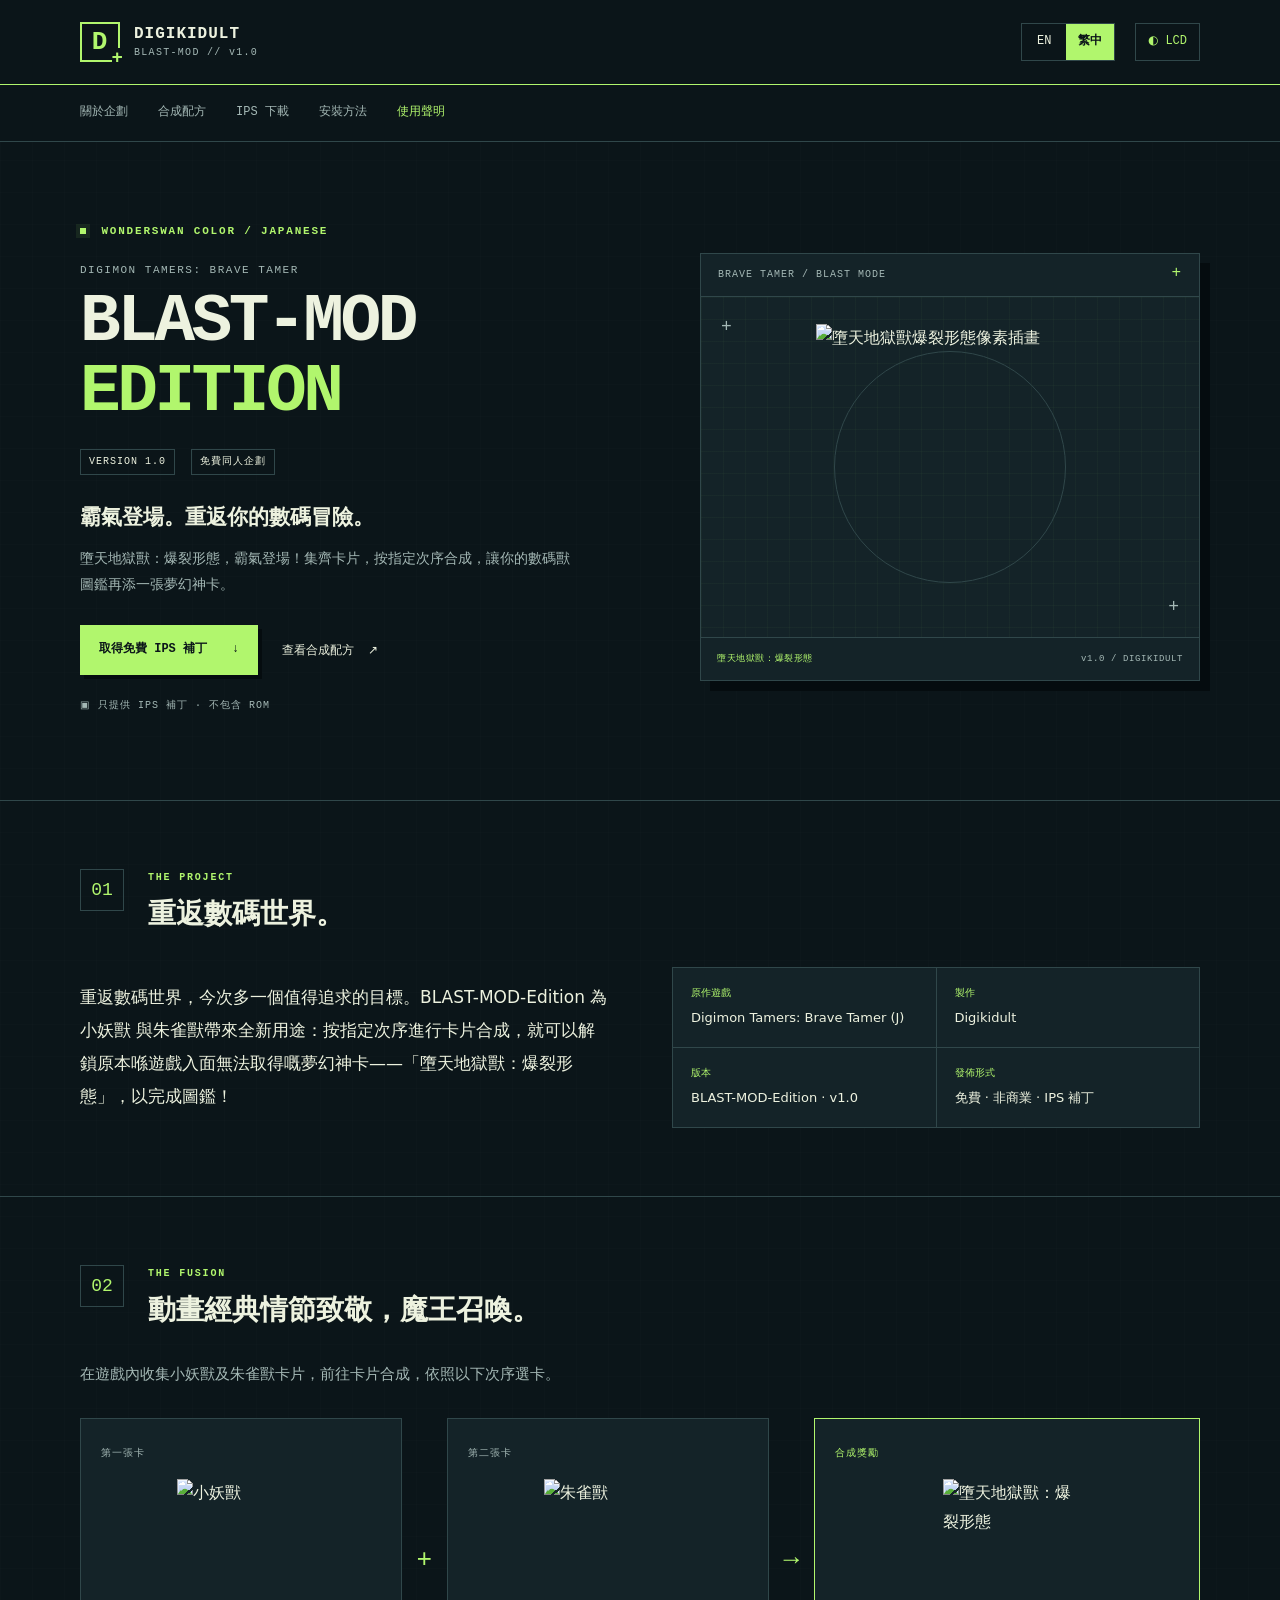
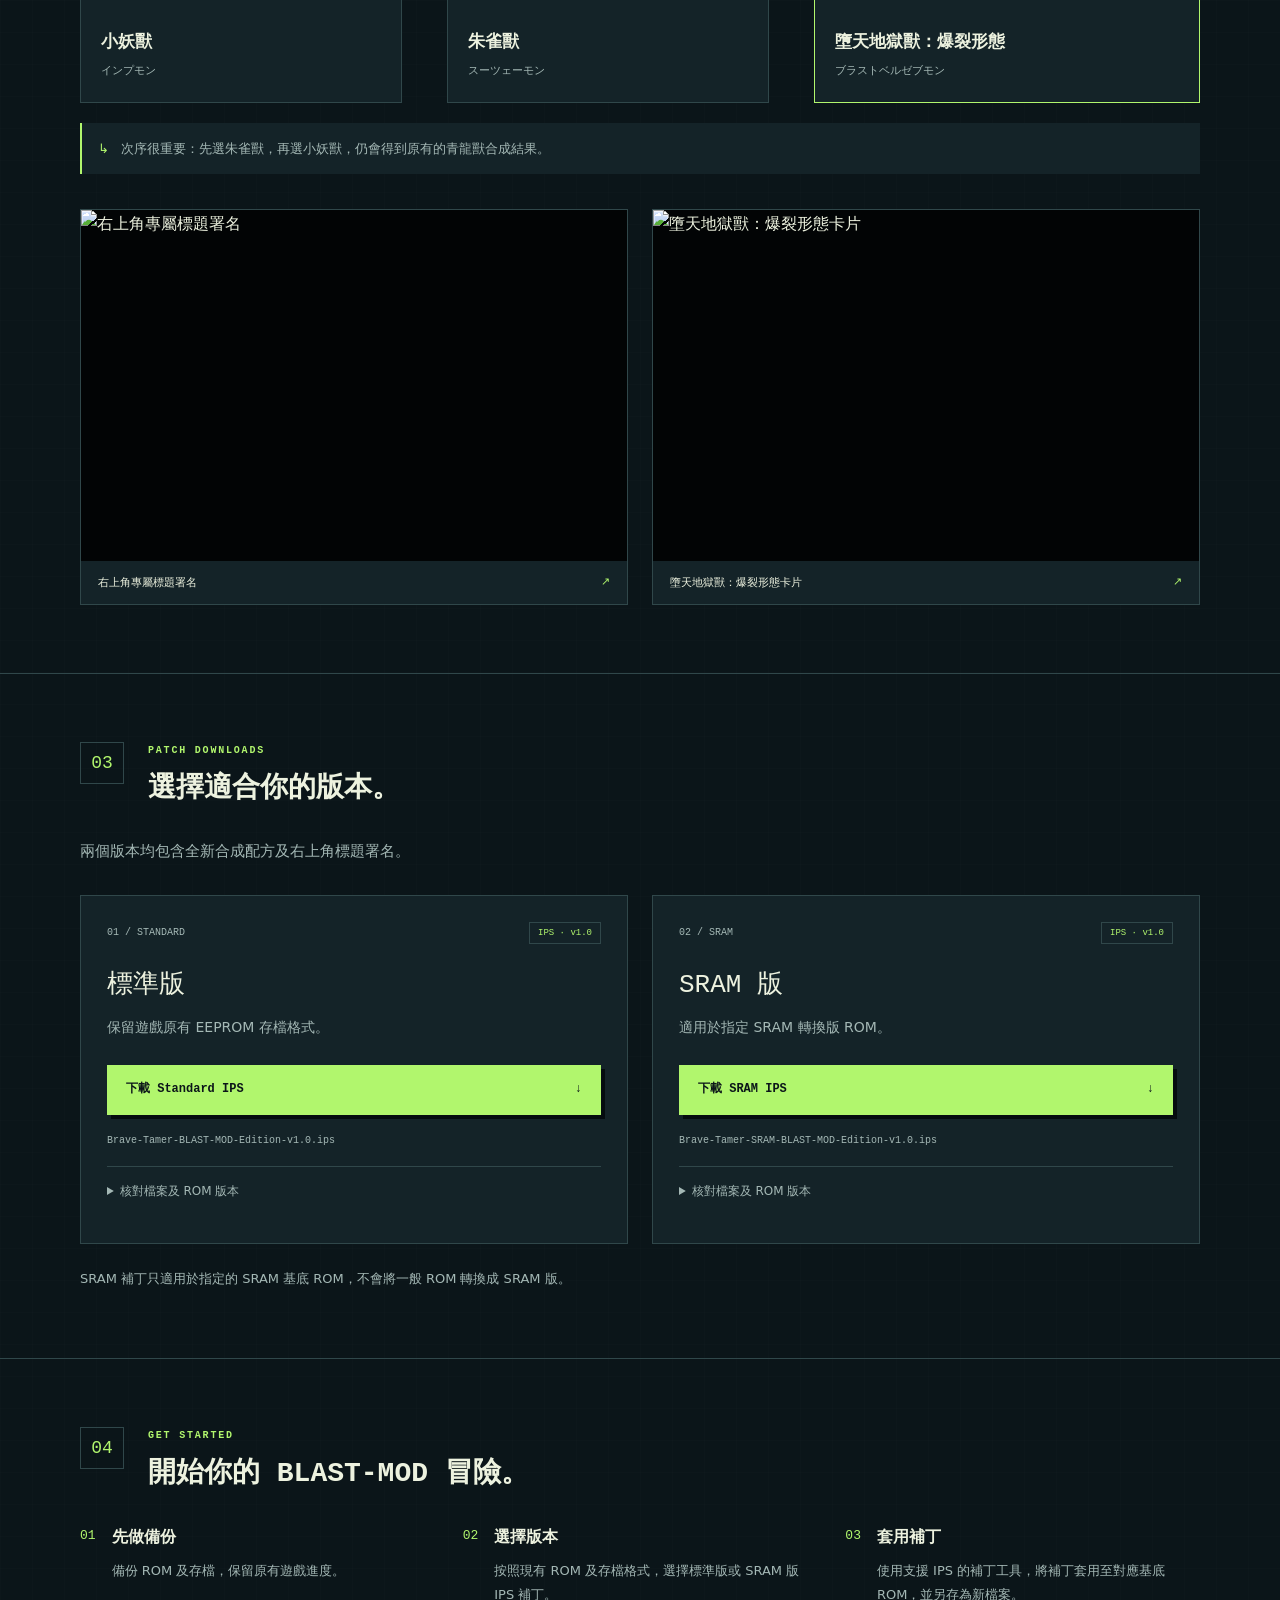
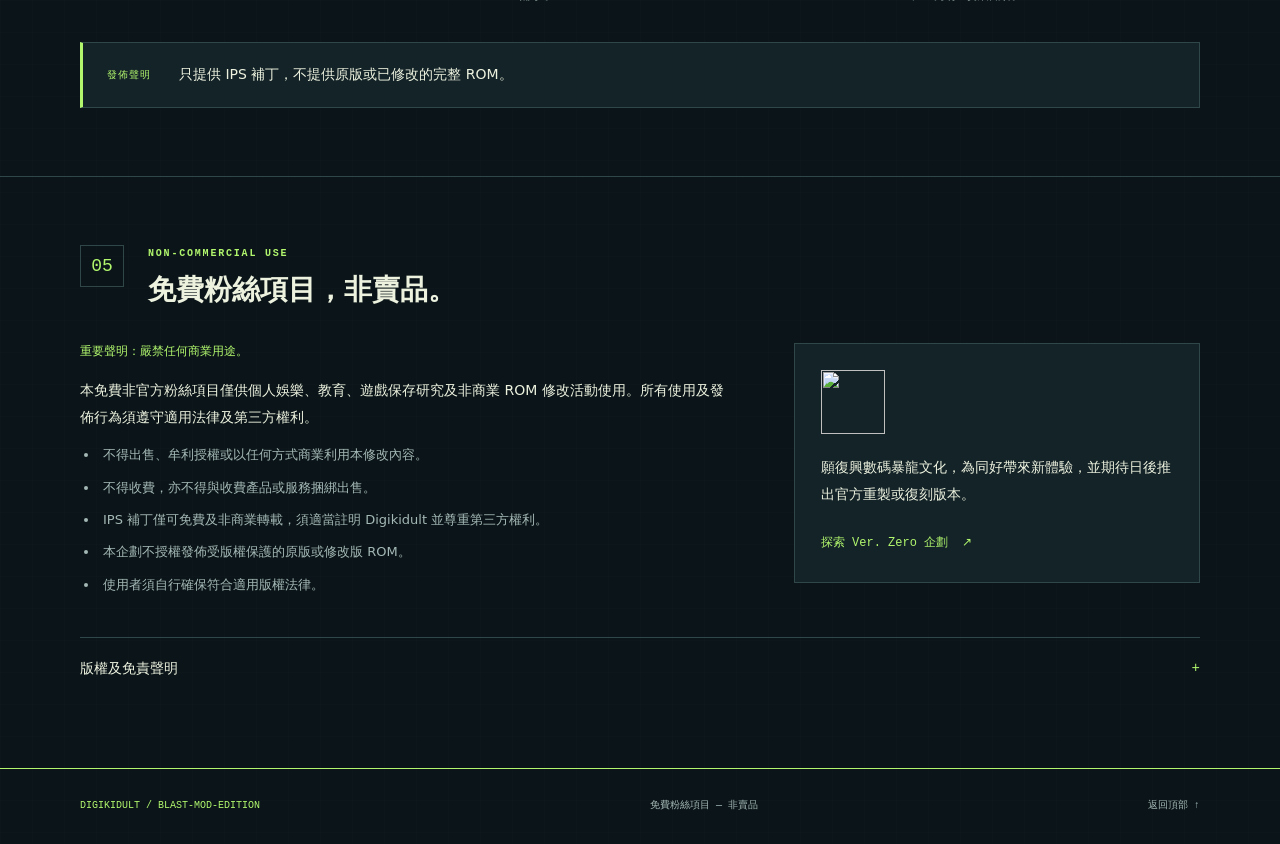
==== index-zh-HK.html @ 4bcf8059 "Add files via upload" ====
<!doctype html>
<html lang="zh-HK" data-theme="green"><head><meta charset="utf-8"><meta name="viewport" content="width=device-width,initial-scale=1"><meta name="color-scheme" content="dark"><meta name="description" content="BLAST-MOD-Edition — Brave Tamer 免費非官方同人修改版。查看合成配方，下載標準版及 SRAM 版 IPS 補丁。"><meta name="theme-color" content="#0b1519"><title>BLAST-MOD-Edition v1.0 — 繁體中文 · Digikidult</title><link rel="icon" href="assets/impmon.png" type="image/png"><link rel="stylesheet" href="style.css"><script src="script.js" defer></script></head>
<body><a class="skip-link" href="#main">跳至內容</a><header class="topbar"><div class="wrap topbar-inner"><a class="brand" href="#top"><span class="brand-icon" aria-hidden="true">D<span>+</span></span><span>DIGIKIDULT<span class="brand-sub">BLAST-MOD // v1.0</span></span></a><div class="header-controls"><nav class="language" aria-label="Language"><a href="index.html" lang="en" >EN</a><a href="index-zh-HK.html" lang="zh-HK" aria-current="page">繁中</a></nav><button id="theme-button" class="theme-button" aria-label="切換 LCD 配色" aria-pressed="false"><span aria-hidden="true">◐</span> LCD</button></div></div></header>
<div class="nav-line"><nav class="wrap section-nav" aria-label="頁面章節"><a href="#about">關於企劃</a><a href="#fusion">合成配方</a><a href="#download">IPS 下載</a><a href="#install">安裝方法</a><a href="#terms">使用聲明</a></nav></div>
<main id="main"><section class="hero wrap" id="top"><div class="hero-copy"><div class="eyebrow"><span class="status-dot"></span> WONDERSWAN COLOR / JAPANESE</div><p class="edition-name">DIGIMON TAMERS: BRAVE TAMER</p><h1>BLAST-MOD<span>EDITION</span></h1><div class="release-line"><span>VERSION 1.0</span><span>免費同人企劃</span></div><h2 class="hero-tagline">霸氣登場。重返你的數碼冒險。</h2><p class="hero-description">墮天地獄獸：爆裂形態，霸氣登場！集齊卡片，按指定次序合成，讓你的數碼獸圖鑑再添一張夢幻神卡。</p><div class="hero-actions"><a class="button primary" href="#download">取得免費 IPS 補丁<span aria-hidden="true">↓</span></a><a class="text-link" href="#fusion">查看合成配方<span aria-hidden="true">↗</span></a></div><p class="patch-only"><span aria-hidden="true">▣</span> 只提供 IPS 補丁 · 不包含 ROM</p></div><figure class="hero-art"><div class="hud-line"><span>BRAVE TAMER / BLAST MODE</span><span class="hud-plus">+</span></div><div class="art-stage"><span class="crosshair one" aria-hidden="true">+</span><span class="crosshair two" aria-hidden="true">+</span><img src="assets/blast-beelzemon.png" width="120" height="128" alt="墮天地獄獸爆裂形態像素插畫" fetchpriority="high"></div><figcaption><span>墮天地獄獸：爆裂形態</span><span>v1.0 / DIGIKIDULT</span></figcaption></figure></section>
<section class="section" id="about"><div class="wrap"><div class="section-heading"><span class="section-index">01</span><div><p class="eyebrow">THE PROJECT</p><h2>重返數碼世界。</h2></div></div><div class="about-grid"><p class="lead">重返數碼世界，今次多一個值得追求的目標。BLAST-MOD-Edition 為 小妖獸  與朱雀獸帶來全新用途：按指定次序進行卡片合成，就可以解鎖原本喺遊戲入面無法取得嘅夢幻神卡——「墮天地獄獸：爆裂形態」，以完成圖鑑！</p><dl class="project-facts"><div><dt>原作遊戲</dt><dd>Digimon Tamers: Brave Tamer (J)</dd></div><div><dt>製作</dt><dd>Digikidult</dd></div><div><dt>版本</dt><dd>BLAST-MOD-Edition · v1.0</dd></div><div><dt>發佈形式</dt><dd>免費 · 非商業 · IPS 補丁</dd></div></dl></div></div></section>
<section class="section" id="fusion"><div class="wrap"><div class="section-heading"><span class="section-index">02</span><div><p class="eyebrow">THE FUSION</p><h2>動畫經典情節致敬，魔王召喚。</h2></div></div><p class="section-intro">在遊戲內收集小妖獸及朱雀獸卡片，前往卡片合成，依照以下次序選卡。</p><div class="recipe"><article class="recipe-card "><span class="recipe-label">第一張卡</span><div class="sprite-stage"><img src="assets/impmon.png" alt="小妖獸" loading="lazy" width="128" height="128"></div><h3>小妖獸</h3><p lang="ja">インプモン</p></article><span class="recipe-sign" aria-hidden="true">+</span><article class="recipe-card "><span class="recipe-label">第二張卡</span><div class="sprite-stage"><img src="assets/zhuqiaomon.png" alt="朱雀獸" loading="lazy" width="128" height="128"></div><h3>朱雀獸</h3><p lang="ja">スーツェーモン</p></article><span class="recipe-sign" aria-hidden="true">→</span><article class="recipe-card reward"><span class="recipe-label">合成獎勵</span><div class="sprite-stage"><img src="assets/blast-beelzemon.png" alt="墮天地獄獸：爆裂形態" loading="lazy" width="128" height="128"></div><h3>墮天地獄獸：爆裂形態</h3><p lang="ja">ブラストベルゼブモン</p></article></div><p class="order-note"><span aria-hidden="true">↳</span> 次序很重要：先選朱雀獸，再選小妖獸，仍會得到原有的青龍獸合成結果。</p><div class="screens"><button class="screen-button" data-image="assets/title-screen.png" data-caption="右上角專屬標題署名" aria-label="放大右上角專屬標題署名"><img src="assets/title-screen.png" alt="右上角專屬標題署名" loading="lazy"><span>右上角專屬標題署名<span aria-hidden="true">↗</span></span></button><button class="screen-button" data-image="assets/blast-card.png" data-caption="墮天地獄獸：爆裂形態卡片" aria-label="放大墮天地獄獸：爆裂形態卡片"><img src="assets/blast-card.png" alt="墮天地獄獸：爆裂形態卡片" loading="lazy"><span>墮天地獄獸：爆裂形態卡片<span aria-hidden="true">↗</span></span></button></div></div></section>
<section class="section" id="download"><div class="wrap"><div class="section-heading"><span class="section-index">03</span><div><p class="eyebrow">PATCH DOWNLOADS</p><h2>選擇適合你的版本。</h2></div></div><p class="section-intro">兩個版本均包含全新合成配方及右上角標題署名。</p><div class="downloads"><article class="download-card"><div class="card-label"><span>01 / STANDARD</span><span class="file-tag">IPS · v1.0</span></div><h3>標準版</h3><p>保留遊戲原有 EEPROM 存檔格式。</p><a class="button primary download" href="patches/Brave-Tamer-BLAST-MOD-Edition-v1.0.ips" download>下載 Standard IPS <span aria-hidden="true">↓</span></a><p class="filename">Brave-Tamer-BLAST-MOD-Edition-v1.0.ips</p><details><summary>核對檔案及 ROM 版本</summary><p class="hash-label">基底 ROM 大小: 4 MiB</p><p class="hash-label">基底 ROM SHA-256</p><div class="hash"><code>abc4cff28f85daebc801aafcb89d498eea1142511abcd24a6a13f7331e644237</code><button class="copy" data-copy="abc4cff28f85daebc801aafcb89d498eea1142511abcd24a6a13f7331e644237" aria-label="複製基底 ROM 校驗值">複製</button></div><p class="hash-label">IPS SHA-256</p><div class="hash"><code>46ae7899645e6f578286c5eab2c2a38b08c251fffed39c8a5ec6c0bf5ca2e228</code><button class="copy" data-copy="46ae7899645e6f578286c5eab2c2a38b08c251fffed39c8a5ec6c0bf5ca2e228" aria-label="複製補丁校驗值">複製</button></div></details></article><article class="download-card"><div class="card-label"><span>02 / SRAM</span><span class="file-tag">IPS · v1.0</span></div><h3>SRAM 版</h3><p>適用於指定 SRAM 轉換版 ROM。</p><a class="button primary download" href="patches/Brave-Tamer-SRAM-BLAST-MOD-Edition-v1.0.ips" download>下載 SRAM IPS <span aria-hidden="true">↓</span></a><p class="filename">Brave-Tamer-SRAM-BLAST-MOD-Edition-v1.0.ips</p><details><summary>核對檔案及 ROM 版本</summary><p class="hash-label">基底 ROM 大小: 4 MiB</p><p class="hash-label">基底 ROM SHA-256</p><div class="hash"><code>5bf3cb8fa128767c4ab505c61aed88b11a6f0ccdf43269fd3d047c740f60f04c</code><button class="copy" data-copy="5bf3cb8fa128767c4ab505c61aed88b11a6f0ccdf43269fd3d047c740f60f04c" aria-label="複製基底 ROM 校驗值">複製</button></div><p class="hash-label">IPS SHA-256</p><div class="hash"><code>af091598b6c0295ea6889a4e17a3245a60de86570e798533fd2d20f58d3da828</code><button class="copy" data-copy="af091598b6c0295ea6889a4e17a3245a60de86570e798533fd2d20f58d3da828" aria-label="複製補丁校驗值">複製</button></div></details></article></div><p class="compatibility">SRAM 補丁只適用於指定的 SRAM 基底 ROM，不會將一般 ROM 轉換成 SRAM 版。</p></div></section>
<section class="section" id="install"><div class="wrap"><div class="section-heading"><span class="section-index">04</span><div><p class="eyebrow">GET STARTED</p><h2>開始你的 BLAST-MOD 冒險。</h2></div></div><ol class="steps"><li><span class="step-number">01</span><div><h3>先做備份</h3><p>備份 ROM 及存檔，保留原有遊戲進度。</p></div></li><li><span class="step-number">02</span><div><h3>選擇版本</h3><p>按照現有 ROM 及存檔格式，選擇標準版或 SRAM 版 IPS 補丁。</p></div></li><li><span class="step-number">03</span><div><h3>套用補丁</h3><p>使用支援 IPS 的補丁工具，將補丁套用至對應基底 ROM，並另存為新檔案。</p></div></li></ol><div class="distribution-notice"><span class="notice-tag">發佈聲明</span><p>只提供 IPS 補丁，不提供原版或已修改的完整 ROM。</p></div></div></section>
<section class="section" id="terms"><div class="wrap"><div class="section-heading"><span class="section-index">05</span><div><p class="eyebrow">NON-COMMERCIAL USE</p><h2>免費粉絲項目，非賣品。</h2></div></div><div class="terms-grid"><div><p class="important">重要聲明：嚴禁任何商業用途。</p><p>本免費非官方粉絲項目僅供個人娛樂、教育、遊戲保存研究及非商業 ROM 修改活動使用。所有使用及發佈行為須遵守適用法律及第三方權利。</p><ul class="terms-list"><li>不得出售、牟利授權或以任何方式商業利用本修改內容。</li><li>不得收費，亦不得與收費產品或服務捆綁出售。</li><li>IPS 補丁僅可免費及非商業轉載，須適當註明 Digikidult 並尊重第三方權利。</li><li>本企劃不授權發佈受版權保護的原版或修改版 ROM。</li><li>使用者須自行確保符合適用版權法律。</li></ul></div><aside class="community-note"><img src="assets/impmon.png" alt="" width="64" height="64" loading="lazy"><p>願復興數碼暴龍文化，為同好帶來新體驗，並期待日後推出官方重製或復刻版本。</p><a href="https://digikidult.github.io/Anode-Cathode-Ver-Zero/index.html" class="text-link">探索 Ver. Zero 企劃<span aria-hidden="true">↗</span></a></aside></div><details class="legal" id="legal"><summary>版權及免責聲明<span aria-hidden="true">+</span></summary><div><p>《Digimon》及相關角色、美術作品、商標和知識產權均屬 Bandai 及其他相關權利持有人所有。原版遊戲及其內容的權利由相關持有人保留。</p><p>Digikidult 僅就本粉絲企劃的原創修改及貢獻，在法律允許範圍內主張相關創作權利。本企劃與 Bandai、Toei Animation 或其他權利持有人並無官方關聯，亦未獲認可、贊助或授權。</p><p>非商業發佈不代表使用或轉載受版權保護內容必然合法。</p></div></details></div></section>
</main><footer><div class="wrap footer-inner"><span>DIGIKIDULT / BLAST-MOD-EDITION</span><span>免費粉絲項目 — 非賣品</span><a href="#top">返回頂部 ↑</a></div></footer><dialog id="image-dialog" aria-labelledby="image-caption"><button class="dialog-close" aria-label="關閉圖片">×</button><img id="dialog-image" alt=""><p id="image-caption"></p></dialog><div class="sr-only" id="copy-status" role="status" aria-live="polite"></div></body></html>
---- style.css ----
:root{--bg:#0b1519;--panel:#142328;--panel-hi:#1b2d31;--line:#30474a;--accent:#b1f66d;--ink:#edf2df;--muted:#a4b8b5;--shadow:#050c0f;--mono:Consolas,"SFMono-Regular","Liberation Mono",monospace;--body:system-ui,-apple-system,"Segoe UI","Microsoft JhengHei",sans-serif;color-scheme:dark}
:root[data-theme=amber]{--bg:#19150d;--panel:#292116;--panel-hi:#382d1d;--line:#57482e;--accent:#ffce72;--ink:#f5ecd8;--muted:#c0b297;--shadow:#0b0804}
*{box-sizing:border-box}html{scroll-behavior:smooth;scroll-padding-top:100px}body{margin:0;color:var(--ink);background-color:var(--bg);background-image:linear-gradient(#ffffff02 1px,transparent 1px),linear-gradient(90deg,#ffffff02 1px,transparent 1px);background-size:32px 32px;font:16px/1.8 var(--body)}a{color:inherit;text-underline-offset:4px}button,a{-webkit-tap-highlight-color:transparent}button{font:inherit;cursor:pointer}button:focus-visible,a:focus-visible,summary:focus-visible{outline:2px solid var(--accent);outline-offset:5px}img{display:block;max-width:100%}h1,h2,h3,p,figure,dl{margin:0}h1,h2,h3{line-height:1.2}h1,h2,.eyebrow,.brand,.card-label,.file-tag,.section-index,.button,.section-nav,.header-controls,.release-line,.hud-line,figcaption,footer,.recipe-label{font-family:var(--mono)}.wrap{width:min(1120px,calc(100% - 64px));margin-inline:auto}.topbar{position:sticky;top:0;background:var(--bg);z-index:10;border-bottom:1px solid var(--accent)}.topbar-inner{height:84px;display:flex;align-items:center;justify-content:space-between;gap:24px}.brand{display:flex;align-items:center;gap:14px;text-decoration:none;font-weight:bold;font-size:16px;line-height:1.45;letter-spacing:1px}.brand-sub{display:block;font-size:10px;font-weight:normal;color:var(--muted);letter-spacing:1.3px}.brand-icon{width:40px;height:40px;position:relative;border:2px solid var(--accent);color:var(--accent);font-size:26px;line-height:36px;text-align:center}.brand-icon span{position:absolute;right:-6px;bottom:-8px;font-size:19px;line-height:20px;background:var(--bg)}.header-controls{display:flex;align-items:center;gap:20px;font-size:12px}.language{display:flex;border:1px solid var(--line)}.language a{padding:7px 12px;min-width:44px;text-align:center;text-decoration:none}.language a[aria-current]{background:var(--accent);color:var(--bg);font-weight:bold}.language a:hover{box-shadow:inset 0 0 0 1px var(--accent)}.theme-button{border:1px solid var(--line);color:var(--accent);background:transparent;padding:7px 12px;font-size:12px;min-height:38px}.theme-button:hover{border-color:var(--accent)}.nav-line{border-bottom:1px solid var(--line);background:var(--bg)}.section-nav{display:flex;gap:30px;overflow:auto;scrollbar-width:thin;padding-block:17px;white-space:nowrap;font-size:12px}.section-nav a{text-decoration:none;color:var(--muted)}.section-nav a:hover,.section-nav a[aria-current=location]{color:var(--accent)}.hero{display:grid;grid-template-columns:1.12fr 1fr;gap:60px;padding-block:80px 88px;align-items:center}.eyebrow{font-size:11px;letter-spacing:1.8px;color:var(--accent);font-weight:600}.status-dot{display:inline-block;width:6px;height:6px;background:var(--accent);margin-right:7px;box-shadow:0 0 0 4px #a9f76b14}.edition-name{margin-top:23px;font:11px var(--mono);letter-spacing:1.5px;color:var(--muted)}h1{font-size:clamp(44px,5.3vw,72px);letter-spacing:-3.5px;margin-top:12px;font-weight:900;line-height:1.03;white-space:nowrap}h1 span{display:block;color:var(--accent)}.release-line{display:flex;gap:16px;font-size:10px;letter-spacing:1px;margin-top:21px}.release-line span{padding:3px 8px;border:1px solid var(--line)}.hero-tagline{font-family:var(--body);font-size:19px;line-height:1.5;margin-top:27px;font-weight:600}.hero-description{font-size:14px;line-height:1.85;color:var(--muted);max-width:490px;margin-top:12px}.hero-actions{display:flex;align-items:center;gap:24px;flex-wrap:wrap;margin-top:28px}.button{display:inline-flex;align-items:center;justify-content:space-between;gap:25px;min-height:48px;padding:13px 18px;text-decoration:none;font-size:12px;font-weight:bold;border:1px solid var(--accent);transition:transform .15s,box-shadow .15s}.primary{background:var(--accent);color:var(--bg);box-shadow:4px 4px 0 var(--shadow)}.button:hover{transform:translate(-2px,-2px);box-shadow:6px 6px 0 var(--shadow)}.text-link{font:12px var(--mono);display:inline-flex;align-items:center;gap:14px;text-decoration:none}.text-link:hover{color:var(--accent)}.patch-only{display:flex;align-items:center;gap:8px;margin-top:23px;font:10px var(--mono);letter-spacing:1px;color:var(--muted)}.hero-art{align-self:center;border:1px solid var(--line);background:var(--panel);box-shadow:10px 10px 0 var(--shadow);min-width:0}.hud-line{display:flex;justify-content:space-between;padding:12px 17px;border-bottom:1px solid var(--line);color:var(--muted);font-size:10px;letter-spacing:1px}.hud-plus{color:var(--accent);font-size:16px;line-height:14px}.art-stage{height:340px;display:grid;place-items:center;position:relative;overflow:hidden;background-image:linear-gradient(#b1f66d08 1px,transparent 1px),linear-gradient(90deg,#b1f66d08 1px,transparent 1px);background-size:22px 22px}.art-stage::before{content:"";position:absolute;width:230px;height:230px;border:1px solid var(--line);border-radius:50%;pointer-events:none}.art-stage img{width:auto;height:285px;object-fit:contain;image-rendering:pixelated;z-index:1}.crosshair{position:absolute;color:var(--muted);font:18px var(--mono)}.one{top:20px;left:20px}.two{bottom:20px;right:20px}figcaption{display:flex;gap:12px;justify-content:space-between;border-top:1px solid var(--line);padding:13px 16px;font-size:9px;letter-spacing:.6px}figcaption span:first-child{color:var(--accent)}figcaption span:last-child{color:var(--muted)}.section{border-top:1px solid var(--line);padding:68px 0}.section-heading{display:flex;align-items:flex-start;gap:24px;margin-bottom:30px}.section-index{font-size:18px;color:var(--accent);line-height:1;border:1px solid var(--line);padding:11px 8px;min-width:44px;text-align:center}.section-heading .eyebrow{margin-bottom:8px;font-size:10px}.section-heading h2{font-size:28px;letter-spacing:-.8px;line-height:1.35}.about-grid{display:grid;grid-template-columns:1fr 1fr;gap:64px}.lead{font-size:17px;line-height:1.95;align-self:center}.project-facts{display:grid;grid-template-columns:1fr 1fr;gap:1px;background:var(--line);border:1px solid var(--line)}.project-facts div{background:var(--panel);padding:18px;min-width:0}.project-facts dt{font:10px var(--mono);color:var(--accent);margin-bottom:8px}.project-facts dd{margin:0;font-size:13px;line-height:1.6}.section-intro{max-width:780px;color:var(--muted);margin:-2px 0 30px;font-size:15px}.recipe{display:grid;grid-template-columns:1fr 45px 1fr 45px 1.2fr;align-items:stretch}.recipe-card{min-width:0;border:1px solid var(--line);background:var(--panel);padding:18px 20px 21px}.recipe-label{font-size:10px;color:var(--muted);letter-spacing:1px}.sprite-stage{height:155px;display:flex;align-items:center;justify-content:center}.sprite-stage img{image-rendering:pixelated;object-fit:contain;width:128px;height:128px}.recipe-card h3{font-size:17px;margin:9px 0 6px}.recipe-card p{font-size:11px;color:var(--muted)}.recipe-sign{font:26px var(--mono);align-self:center;justify-self:center;color:var(--accent)}.reward{border-color:var(--accent)}.reward .recipe-label{color:var(--accent)}.order-note{margin-top:20px;padding:14px 16px;background:var(--panel);border-left:2px solid var(--accent);font-size:13px;color:var(--muted)}.order-note>span{color:var(--accent);margin-right:8px}.screens{display:grid;grid-template-columns:1fr 1fr;gap:24px;margin-top:35px}.screen-button{border:1px solid var(--line);padding:0;background:var(--panel);color:var(--ink);text-align:left;overflow:hidden;transition:border-color .15s}.screen-button:hover{border-color:var(--accent)}.screen-button>img{width:100%;aspect-ratio:224/144;object-fit:contain;background:#020405;image-rendering:pixelated}.screen-button>span{display:flex;justify-content:space-between;gap:12px;padding:14px 17px;font:11px var(--mono)}.screen-button>span>span{color:var(--accent)}.downloads{display:grid;grid-template-columns:1fr 1fr;gap:24px}.download-card{background:var(--panel);border:1px solid var(--line);padding:26px;min-width:0}.card-label{display:flex;justify-content:space-between;gap:12px;align-items:center;font-size:10px;color:var(--muted)}.file-tag{border:1px solid var(--line);padding:2px 8px;color:var(--accent);font-size:9px}.download-card h3{font:26px var(--mono);margin-top:22px;letter-spacing:-.7px}.download-card>p:not(.filename){font-size:14px;color:var(--muted);margin-top:10px}.download{display:flex;margin-top:25px}.filename{font:10px/1.7 var(--mono);overflow-wrap:anywhere;margin:17px 0;color:var(--muted)}details{border-top:1px solid var(--line)}summary{cursor:pointer;padding:14px 0;font-size:12px;color:var(--muted)}summary:hover{color:var(--accent)}.hash-label{font:10px/1.7 var(--mono);margin:12px 0 6px;color:var(--muted)}.hash{display:flex;gap:10px;align-items:start}.hash code{font:10px/1.65 var(--mono);word-break:break-all;flex:1;background:var(--bg);padding:9px;color:var(--ink)}.copy{font:10px var(--mono);background:transparent;border:1px solid var(--line);color:var(--accent);padding:8px;min-height:35px}.copy:hover{border-color:var(--accent)}.compatibility{margin-top:23px;font-size:13px;color:var(--muted)}.steps{list-style:none;padding:0;margin:0;display:grid;grid-template-columns:1fr 1fr 1fr;gap:28px}.steps li{display:flex;gap:16px;min-width:0}.step-number{font:13px var(--mono);color:var(--accent);padding-top:3px}.steps h3{font-size:16px;margin-bottom:10px}.steps p{font-size:13px;line-height:1.85;color:var(--muted)}.distribution-notice{border:1px solid var(--line);border-left:3px solid var(--accent);background:var(--panel);margin-top:35px;padding:20px 24px;display:flex;align-items:center;gap:28px}.notice-tag{font:10px var(--mono);color:var(--accent);letter-spacing:1px;white-space:nowrap}.distribution-notice p{font-size:14px;line-height:1.7}.terms-grid{display:grid;grid-template-columns:1.6fr 1fr;gap:64px}.important{font:12px var(--mono);color:var(--accent);margin-bottom:17px}.terms-grid p:not(.important){font-size:14px;line-height:1.9}.terms-list{padding-left:19px;color:var(--muted);font-size:13px;line-height:1.8}.terms-list li{padding-left:4px;margin:9px 0}.community-note{border:1px solid var(--line);padding:26px;background:var(--panel);align-self:start}.community-note img{image-rendering:pixelated;object-fit:contain;margin-bottom:20px}.community-note p{margin-bottom:20px}.community-note .text-link{color:var(--accent)}.legal{margin-top:28px}.legal summary{display:flex;justify-content:space-between;font:14px var(--mono);padding:22px 0;color:var(--ink)}.legal summary>span{color:var(--accent)}.legal>div{font-size:13px;color:var(--muted);max-width:940px;padding-bottom:8px}.legal p+p{margin-top:14px}footer{border-top:1px solid var(--accent);padding:28px 0;font-size:10px;color:var(--muted)}.footer-inner{display:flex;gap:20px;justify-content:space-between;flex-wrap:wrap}.footer-inner>span:first-child{color:var(--accent)}footer a{text-decoration:none}dialog{width:min(900px,calc(100% - 32px));max-height:90dvh;border:1px solid var(--accent);padding:46px 24px 20px;color:var(--ink);background:var(--bg);overflow:auto}dialog::backdrop{background:#000c}dialog>img{width:auto;max-width:100%;max-height:70dvh;margin:auto;image-rendering:pixelated}dialog>p{text-align:center;margin-top:16px;font:12px var(--mono)}.dialog-close{position:absolute;right:10px;top:7px;background:none;border:0;color:var(--accent);font-size:26px;line-height:1;min-width:38px;min-height:32px}.skip-link{position:fixed;left:15px;top:-80px;z-index:30;background:var(--accent);color:var(--bg);padding:10px 18px}.skip-link:focus{top:10px}.sr-only{position:absolute;width:1px;height:1px;overflow:hidden;clip-path:inset(50%);white-space:nowrap}html[lang=zh-HK] .hero-tagline{font-size:21px}html[lang=zh-HK] h2,html[lang=zh-HK] h3{line-height:1.5;letter-spacing:0}
@media(min-width:1500px){.hero{padding-block:96px}.art-stage{height:370px}}
@media(max-width:980px){.hero{gap:32px}.hero h1{font-size:50px;letter-spacing:-2.7px}.art-stage{height:290px}.art-stage img{height:245px}.hero-actions{gap:20px}.about-grid,.terms-grid{gap:32px}.steps{gap:20px}.section-nav{gap:23px}.download-card{padding:22px}.section-heading h2{font-size:25px}}
@media(max-width:720px){.wrap{width:calc(100% - 36px)}.topbar-inner{height:72px;gap:10px}.brand{gap:10px;font-size:13px}.brand-icon{width:32px;height:32px;line-height:29px;font-size:22px}.brand-sub{font-size:8px;letter-spacing:1px}.header-controls{gap:10px}.language a{min-width:36px;padding:7px 9px;font-size:11px}.theme-button{padding:6px 8px;font-size:11px;min-height:36px}.section-nav{gap:22px;font-size:11px;padding-block:13px}.hero{grid-template-columns:1fr;padding-block:45px 50px;gap:37px}.hero h1{font-size:clamp(44px,11vw,67px);letter-spacing:-2.4px}.edition-name{font-size:10px}.hero-tagline{font-size:18px;margin-top:22px}.hero-description{max-width:none}.hero-art{width:100%;max-width:520px;margin-inline:auto;box-shadow:6px 6px 0 var(--shadow)}.art-stage{height:270px}.art-stage img{height:235px}.section{padding:43px 0}.section-heading{gap:16px;margin-bottom:25px}.section-heading h2{font-size:23px;letter-spacing:-.5px}.section-index{font-size:15px;min-width:36px;padding:9px 6px}.about-grid,.terms-grid,.downloads,.screens{grid-template-columns:1fr;gap:22px}.lead{font-size:16px}.project-facts div{padding:15px}.recipe{grid-template-columns:1fr;gap:12px}.recipe-card{padding:16px 19px}.recipe-sign{height:20px;font-size:23px}.recipe .sprite-stage{height:120px}.recipe-card h3{font-size:18px}.recipe-label{font-size:10px}.sprite-stage img{width:112px;height:112px}.recipe-sign:last-of-type{transform:rotate(90deg)}.screens{margin-top:25px}.steps{grid-template-columns:1fr;gap:25px}.step-number{font-size:16px}.steps p{font-size:14px}.distribution-notice{display:block;padding:18px}.distribution-notice p{margin-top:10px}.terms-grid{gap:26px}.community-note{padding:22px}.footer-inner{flex-direction:column;gap:12px}figcaption{font-size:8px}.hero-actions .button{font-size:11px}.section-intro{font-size:14px}.download-card h3{font-size:25px}}
@media(prefers-reduced-motion:reduce){html{scroll-behavior:auto}*{transition:none!important}}
@media print{.topbar,.nav-line,.hero-actions,.theme-button,dialog,.copy{display:none}.wrap{width:100%}body{background:white;color:black}.section{break-inside:avoid}.hero{padding:20px 0}.hero-art{box-shadow:none}}
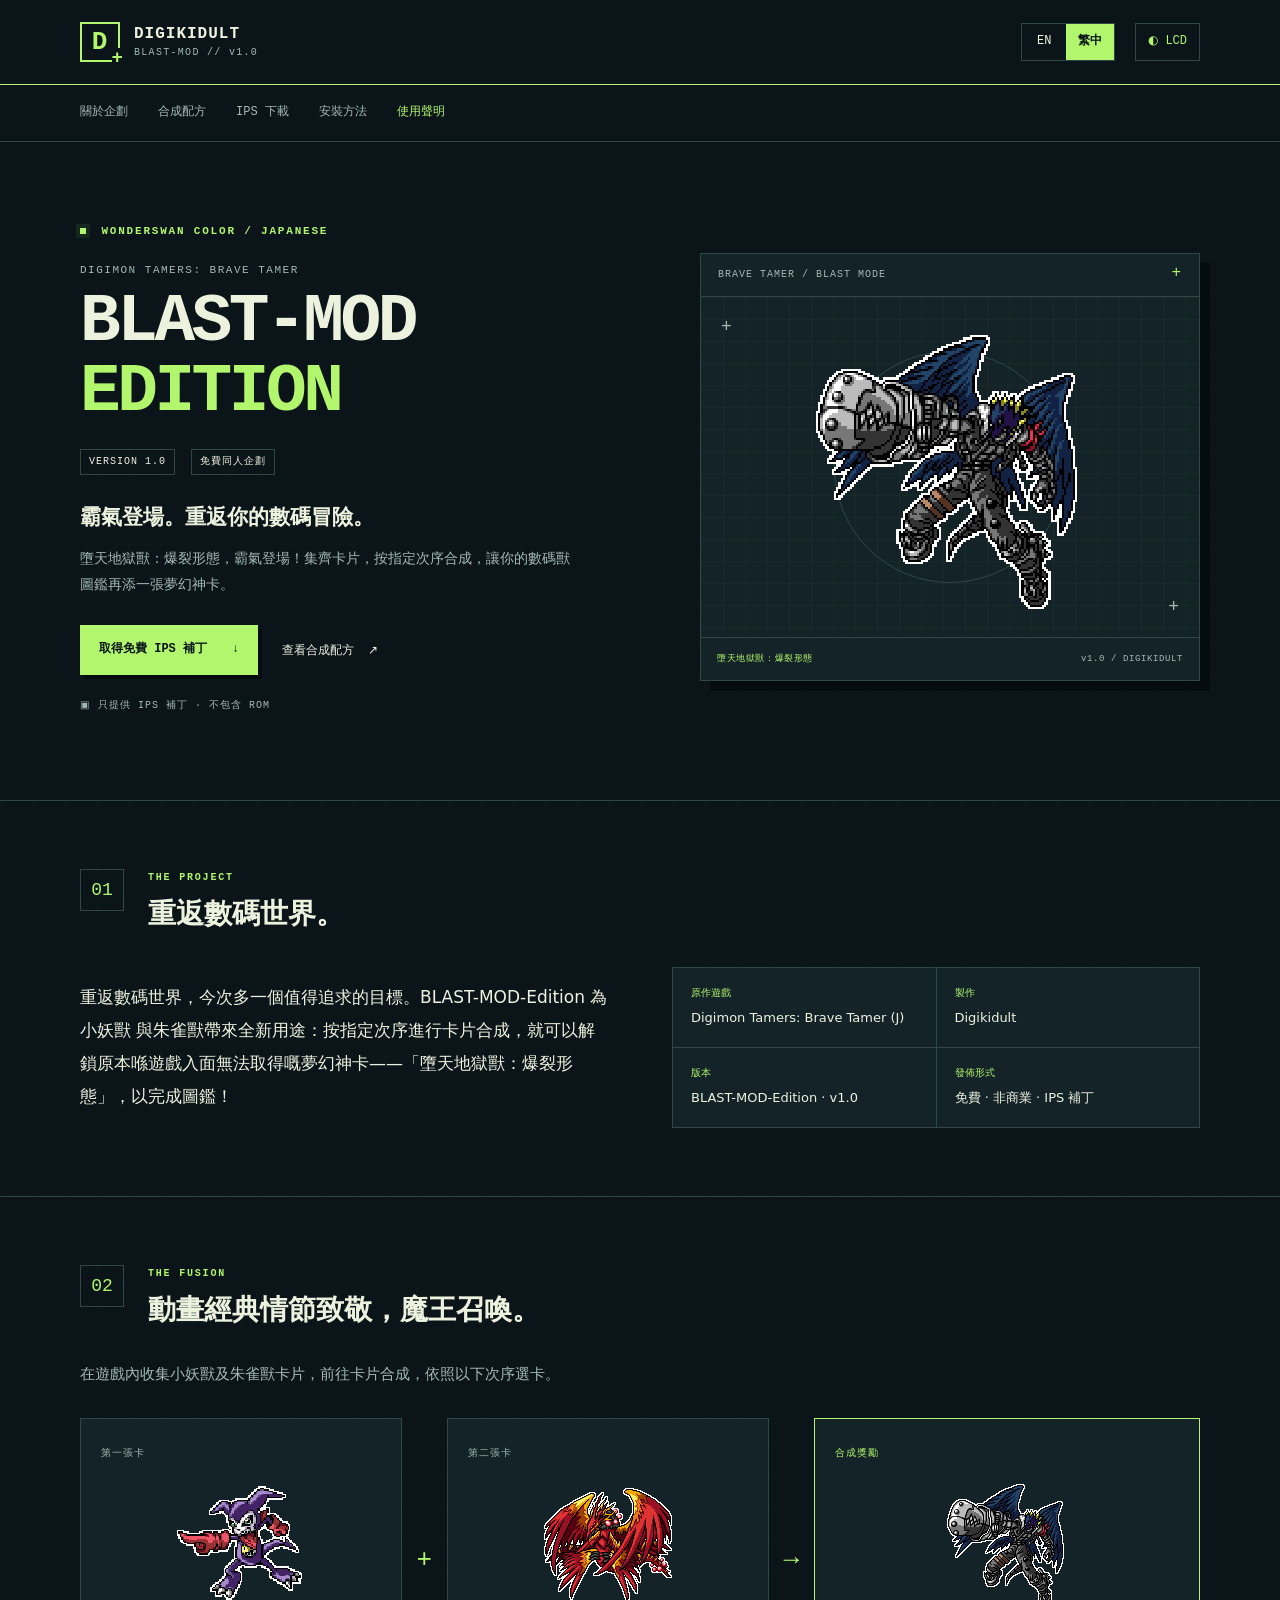
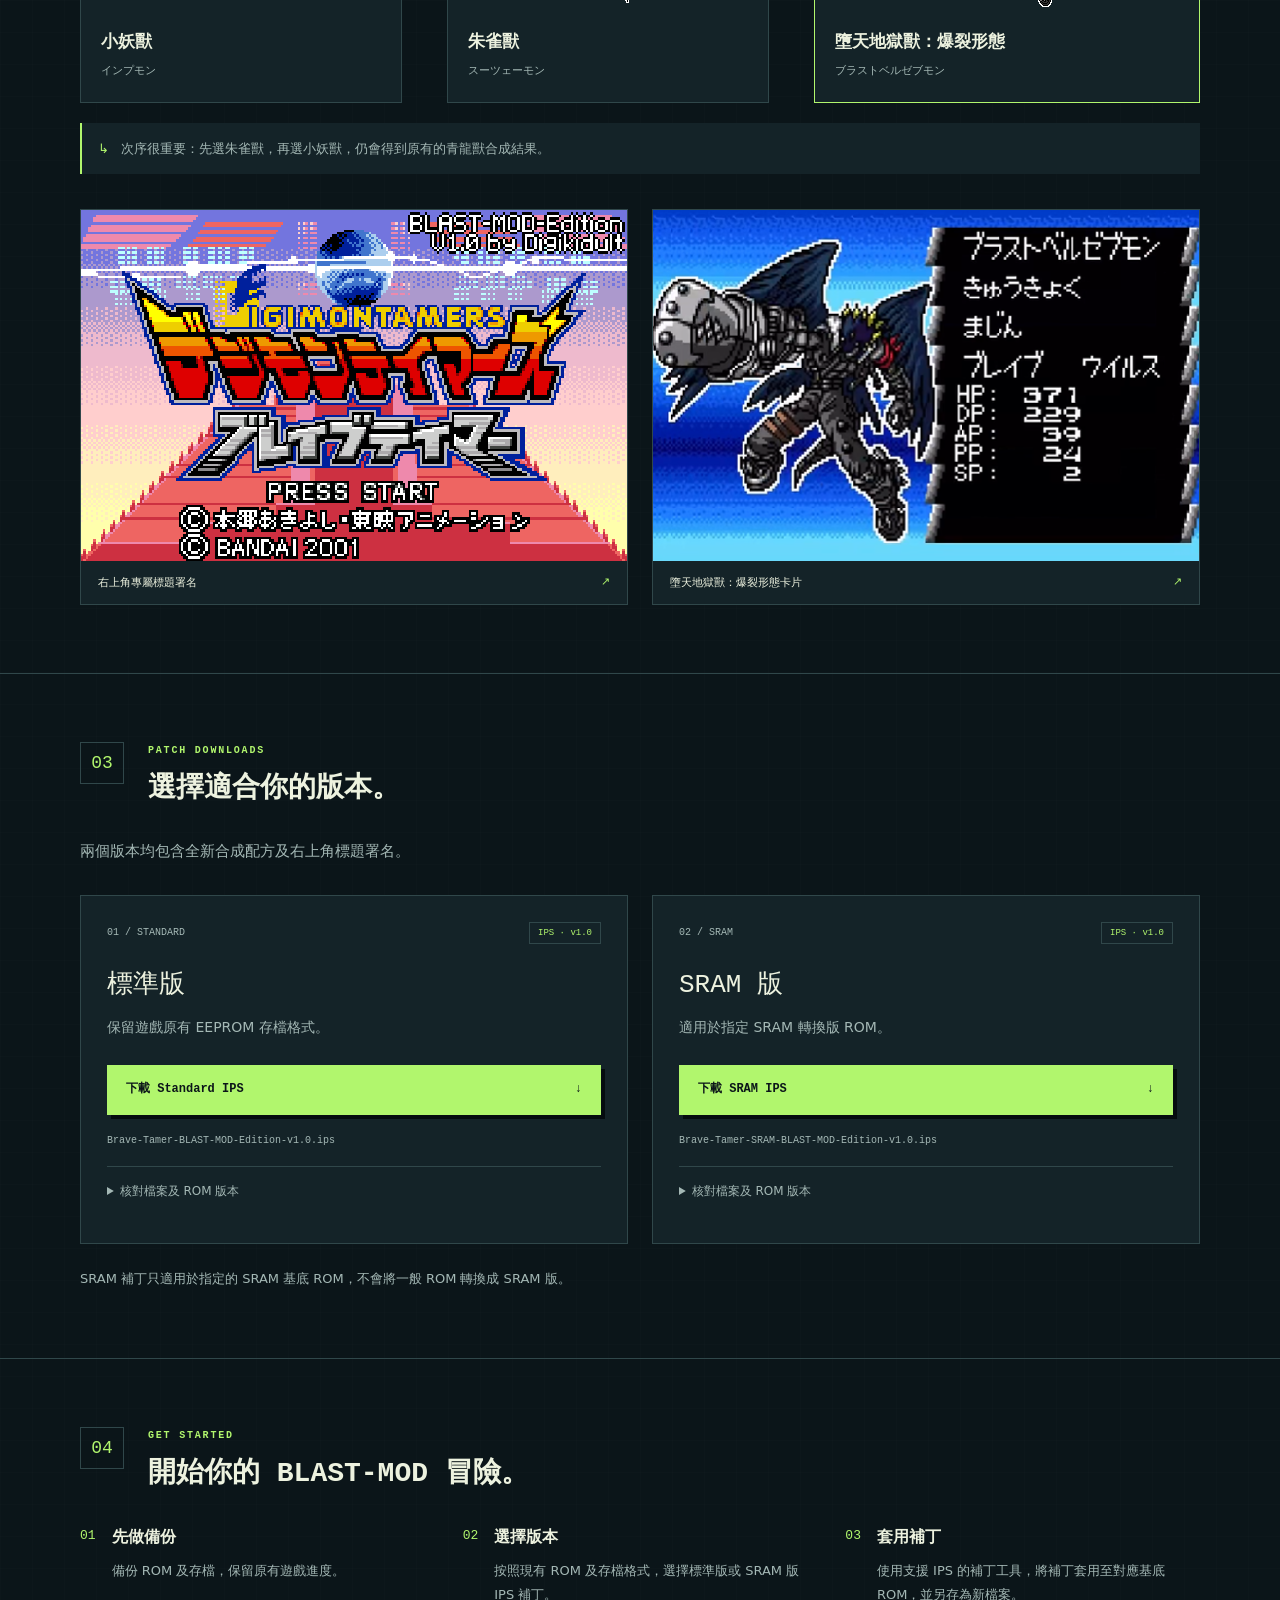
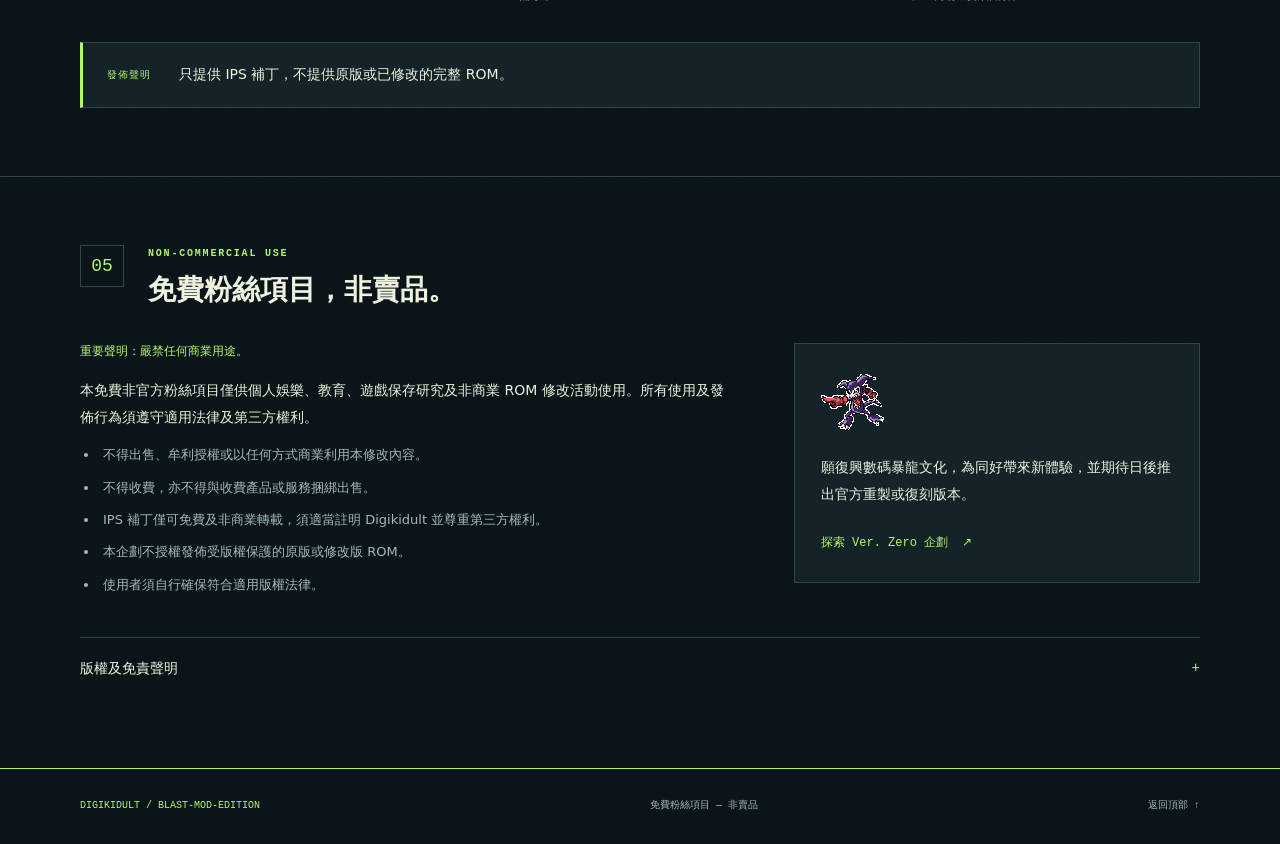
==== commit efd3a092: "Add files via upload" ====
--- a/index-zh-HK.html
+++ b/index-zh-HK.html
@@ -1,11 +1,11 @@
 <!doctype html>
-<html lang="zh-HK" data-theme="green"><head><meta charset="utf-8"><meta name="viewport" content="width=device-width,initial-scale=1"><meta name="color-scheme" content="dark"><meta name="description" content="BLAST-MOD-Edition — Brave Tamer 免費非官方同人修改版。查看合成配方，下載標準版及 SRAM 版 IPS 補丁。"><meta name="theme-color" content="#0b1519"><title>BLAST-MOD-Edition v1.0 — 繁體中文 · Digikidult</title><link rel="icon" href="assets/impmon.png" type="image/png"><link rel="stylesheet" href="style.css"><script src="script.js" defer></script></head>
+<html lang="zh-HK" data-theme="green"><head><meta charset="utf-8"><meta name="viewport" content="width=device-width,initial-scale=1"><meta name="color-scheme" content="dark"><meta name="description" content="BLAST-MOD-Edition — Brave Tamer 免費非官方同人修改版。查看合成配方，下載標準版及 SRAM 版 IPS 補丁。"><meta name="theme-color" content="#0b1519"><title>BLAST-MOD-Edition v1.0 — 繁體中文 · Digikidult</title><link rel="icon" href="impmon.png" type="image/png"><link rel="stylesheet" href="style.css"><script src="script.js" defer></script></head>
 <body><a class="skip-link" href="#main">跳至內容</a><header class="topbar"><div class="wrap topbar-inner"><a class="brand" href="#top"><span class="brand-icon" aria-hidden="true">D<span>+</span></span><span>DIGIKIDULT<span class="brand-sub">BLAST-MOD // v1.0</span></span></a><div class="header-controls"><nav class="language" aria-label="Language"><a href="index.html" lang="en" >EN</a><a href="index-zh-HK.html" lang="zh-HK" aria-current="page">繁中</a></nav><button id="theme-button" class="theme-button" aria-label="切換 LCD 配色" aria-pressed="false"><span aria-hidden="true">◐</span> LCD</button></div></div></header>
 <div class="nav-line"><nav class="wrap section-nav" aria-label="頁面章節"><a href="#about">關於企劃</a><a href="#fusion">合成配方</a><a href="#download">IPS 下載</a><a href="#install">安裝方法</a><a href="#terms">使用聲明</a></nav></div>
-<main id="main"><section class="hero wrap" id="top"><div class="hero-copy"><div class="eyebrow"><span class="status-dot"></span> WONDERSWAN COLOR / JAPANESE</div><p class="edition-name">DIGIMON TAMERS: BRAVE TAMER</p><h1>BLAST-MOD<span>EDITION</span></h1><div class="release-line"><span>VERSION 1.0</span><span>免費同人企劃</span></div><h2 class="hero-tagline">霸氣登場。重返你的數碼冒險。</h2><p class="hero-description">墮天地獄獸：爆裂形態，霸氣登場！集齊卡片，按指定次序合成，讓你的數碼獸圖鑑再添一張夢幻神卡。</p><div class="hero-actions"><a class="button primary" href="#download">取得免費 IPS 補丁<span aria-hidden="true">↓</span></a><a class="text-link" href="#fusion">查看合成配方<span aria-hidden="true">↗</span></a></div><p class="patch-only"><span aria-hidden="true">▣</span> 只提供 IPS 補丁 · 不包含 ROM</p></div><figure class="hero-art"><div class="hud-line"><span>BRAVE TAMER / BLAST MODE</span><span class="hud-plus">+</span></div><div class="art-stage"><span class="crosshair one" aria-hidden="true">+</span><span class="crosshair two" aria-hidden="true">+</span><img src="assets/blast-beelzemon.png" width="120" height="128" alt="墮天地獄獸爆裂形態像素插畫" fetchpriority="high"></div><figcaption><span>墮天地獄獸：爆裂形態</span><span>v1.0 / DIGIKIDULT</span></figcaption></figure></section>
+<main id="main"><section class="hero wrap" id="top"><div class="hero-copy"><div class="eyebrow"><span class="status-dot"></span> WONDERSWAN COLOR / JAPANESE</div><p class="edition-name">DIGIMON TAMERS: BRAVE TAMER</p><h1>BLAST-MOD<span>EDITION</span></h1><div class="release-line"><span>VERSION 1.0</span><span>免費同人企劃</span></div><h2 class="hero-tagline">霸氣登場。重返你的數碼冒險。</h2><p class="hero-description">墮天地獄獸：爆裂形態，霸氣登場！集齊卡片，按指定次序合成，讓你的數碼獸圖鑑再添一張夢幻神卡。</p><div class="hero-actions"><a class="button primary" href="#download">取得免費 IPS 補丁<span aria-hidden="true">↓</span></a><a class="text-link" href="#fusion">查看合成配方<span aria-hidden="true">↗</span></a></div><p class="patch-only"><span aria-hidden="true">▣</span> 只提供 IPS 補丁 · 不包含 ROM</p></div><figure class="hero-art"><div class="hud-line"><span>BRAVE TAMER / BLAST MODE</span><span class="hud-plus">+</span></div><div class="art-stage"><span class="crosshair one" aria-hidden="true">+</span><span class="crosshair two" aria-hidden="true">+</span><img src="blast-beelzemon.png" width="120" height="128" alt="墮天地獄獸爆裂形態像素插畫" fetchpriority="high"></div><figcaption><span>墮天地獄獸：爆裂形態</span><span>v1.0 / DIGIKIDULT</span></figcaption></figure></section>
 <section class="section" id="about"><div class="wrap"><div class="section-heading"><span class="section-index">01</span><div><p class="eyebrow">THE PROJECT</p><h2>重返數碼世界。</h2></div></div><div class="about-grid"><p class="lead">重返數碼世界，今次多一個值得追求的目標。BLAST-MOD-Edition 為 小妖獸  與朱雀獸帶來全新用途：按指定次序進行卡片合成，就可以解鎖原本喺遊戲入面無法取得嘅夢幻神卡——「墮天地獄獸：爆裂形態」，以完成圖鑑！</p><dl class="project-facts"><div><dt>原作遊戲</dt><dd>Digimon Tamers: Brave Tamer (J)</dd></div><div><dt>製作</dt><dd>Digikidult</dd></div><div><dt>版本</dt><dd>BLAST-MOD-Edition · v1.0</dd></div><div><dt>發佈形式</dt><dd>免費 · 非商業 · IPS 補丁</dd></div></dl></div></div></section>
-<section class="section" id="fusion"><div class="wrap"><div class="section-heading"><span class="section-index">02</span><div><p class="eyebrow">THE FUSION</p><h2>動畫經典情節致敬，魔王召喚。</h2></div></div><p class="section-intro">在遊戲內收集小妖獸及朱雀獸卡片，前往卡片合成，依照以下次序選卡。</p><div class="recipe"><article class="recipe-card "><span class="recipe-label">第一張卡</span><div class="sprite-stage"><img src="assets/impmon.png" alt="小妖獸" loading="lazy" width="128" height="128"></div><h3>小妖獸</h3><p lang="ja">インプモン</p></article><span class="recipe-sign" aria-hidden="true">+</span><article class="recipe-card "><span class="recipe-label">第二張卡</span><div class="sprite-stage"><img src="assets/zhuqiaomon.png" alt="朱雀獸" loading="lazy" width="128" height="128"></div><h3>朱雀獸</h3><p lang="ja">スーツェーモン</p></article><span class="recipe-sign" aria-hidden="true">→</span><article class="recipe-card reward"><span class="recipe-label">合成獎勵</span><div class="sprite-stage"><img src="assets/blast-beelzemon.png" alt="墮天地獄獸：爆裂形態" loading="lazy" width="128" height="128"></div><h3>墮天地獄獸：爆裂形態</h3><p lang="ja">ブラストベルゼブモン</p></article></div><p class="order-note"><span aria-hidden="true">↳</span> 次序很重要：先選朱雀獸，再選小妖獸，仍會得到原有的青龍獸合成結果。</p><div class="screens"><button class="screen-button" data-image="assets/title-screen.png" data-caption="右上角專屬標題署名" aria-label="放大右上角專屬標題署名"><img src="assets/title-screen.png" alt="右上角專屬標題署名" loading="lazy"><span>右上角專屬標題署名<span aria-hidden="true">↗</span></span></button><button class="screen-button" data-image="assets/blast-card.png" data-caption="墮天地獄獸：爆裂形態卡片" aria-label="放大墮天地獄獸：爆裂形態卡片"><img src="assets/blast-card.png" alt="墮天地獄獸：爆裂形態卡片" loading="lazy"><span>墮天地獄獸：爆裂形態卡片<span aria-hidden="true">↗</span></span></button></div></div></section>
-<section class="section" id="download"><div class="wrap"><div class="section-heading"><span class="section-index">03</span><div><p class="eyebrow">PATCH DOWNLOADS</p><h2>選擇適合你的版本。</h2></div></div><p class="section-intro">兩個版本均包含全新合成配方及右上角標題署名。</p><div class="downloads"><article class="download-card"><div class="card-label"><span>01 / STANDARD</span><span class="file-tag">IPS · v1.0</span></div><h3>標準版</h3><p>保留遊戲原有 EEPROM 存檔格式。</p><a class="button primary download" href="patches/Brave-Tamer-BLAST-MOD-Edition-v1.0.ips" download>下載 Standard IPS <span aria-hidden="true">↓</span></a><p class="filename">Brave-Tamer-BLAST-MOD-Edition-v1.0.ips</p><details><summary>核對檔案及 ROM 版本</summary><p class="hash-label">基底 ROM 大小: 4 MiB</p><p class="hash-label">基底 ROM SHA-256</p><div class="hash"><code>abc4cff28f85daebc801aafcb89d498eea1142511abcd24a6a13f7331e644237</code><button class="copy" data-copy="abc4cff28f85daebc801aafcb89d498eea1142511abcd24a6a13f7331e644237" aria-label="複製基底 ROM 校驗值">複製</button></div><p class="hash-label">IPS SHA-256</p><div class="hash"><code>46ae7899645e6f578286c5eab2c2a38b08c251fffed39c8a5ec6c0bf5ca2e228</code><button class="copy" data-copy="46ae7899645e6f578286c5eab2c2a38b08c251fffed39c8a5ec6c0bf5ca2e228" aria-label="複製補丁校驗值">複製</button></div></details></article><article class="download-card"><div class="card-label"><span>02 / SRAM</span><span class="file-tag">IPS · v1.0</span></div><h3>SRAM 版</h3><p>適用於指定 SRAM 轉換版 ROM。</p><a class="button primary download" href="patches/Brave-Tamer-SRAM-BLAST-MOD-Edition-v1.0.ips" download>下載 SRAM IPS <span aria-hidden="true">↓</span></a><p class="filename">Brave-Tamer-SRAM-BLAST-MOD-Edition-v1.0.ips</p><details><summary>核對檔案及 ROM 版本</summary><p class="hash-label">基底 ROM 大小: 4 MiB</p><p class="hash-label">基底 ROM SHA-256</p><div class="hash"><code>5bf3cb8fa128767c4ab505c61aed88b11a6f0ccdf43269fd3d047c740f60f04c</code><button class="copy" data-copy="5bf3cb8fa128767c4ab505c61aed88b11a6f0ccdf43269fd3d047c740f60f04c" aria-label="複製基底 ROM 校驗值">複製</button></div><p class="hash-label">IPS SHA-256</p><div class="hash"><code>af091598b6c0295ea6889a4e17a3245a60de86570e798533fd2d20f58d3da828</code><button class="copy" data-copy="af091598b6c0295ea6889a4e17a3245a60de86570e798533fd2d20f58d3da828" aria-label="複製補丁校驗值">複製</button></div></details></article></div><p class="compatibility">SRAM 補丁只適用於指定的 SRAM 基底 ROM，不會將一般 ROM 轉換成 SRAM 版。</p></div></section>
+<section class="section" id="fusion"><div class="wrap"><div class="section-heading"><span class="section-index">02</span><div><p class="eyebrow">THE FUSION</p><h2>動畫經典情節致敬，魔王召喚。</h2></div></div><p class="section-intro">在遊戲內收集小妖獸及朱雀獸卡片，前往卡片合成，依照以下次序選卡。</p><div class="recipe"><article class="recipe-card "><span class="recipe-label">第一張卡</span><div class="sprite-stage"><img src="impmon.png" alt="小妖獸" loading="lazy" width="128" height="128"></div><h3>小妖獸</h3><p lang="ja">インプモン</p></article><span class="recipe-sign" aria-hidden="true">+</span><article class="recipe-card "><span class="recipe-label">第二張卡</span><div class="sprite-stage"><img src="zhuqiaomon.png" alt="朱雀獸" loading="lazy" width="128" height="128"></div><h3>朱雀獸</h3><p lang="ja">スーツェーモン</p></article><span class="recipe-sign" aria-hidden="true">→</span><article class="recipe-card reward"><span class="recipe-label">合成獎勵</span><div class="sprite-stage"><img src="blast-beelzemon.png" alt="墮天地獄獸：爆裂形態" loading="lazy" width="128" height="128"></div><h3>墮天地獄獸：爆裂形態</h3><p lang="ja">ブラストベルゼブモン</p></article></div><p class="order-note"><span aria-hidden="true">↳</span> 次序很重要：先選朱雀獸，再選小妖獸，仍會得到原有的青龍獸合成結果。</p><div class="screens"><button class="screen-button" data-image="title-screen.png" data-caption="右上角專屬標題署名" aria-label="放大右上角專屬標題署名"><img src="title-screen.png" alt="右上角專屬標題署名" loading="lazy"><span>右上角專屬標題署名<span aria-hidden="true">↗</span></span></button><button class="screen-button" data-image="blast-card.png" data-caption="墮天地獄獸：爆裂形態卡片" aria-label="放大墮天地獄獸：爆裂形態卡片"><img src="blast-card.png" alt="墮天地獄獸：爆裂形態卡片" loading="lazy"><span>墮天地獄獸：爆裂形態卡片<span aria-hidden="true">↗</span></span></button></div></div></section>
+<section class="section" id="download"><div class="wrap"><div class="section-heading"><span class="section-index">03</span><div><p class="eyebrow">PATCH DOWNLOADS</p><h2>選擇適合你的版本。</h2></div></div><p class="section-intro">兩個版本均包含全新合成配方及右上角標題署名。</p><div class="downloads"><article class="download-card"><div class="card-label"><span>01 / STANDARD</span><span class="file-tag">IPS · v1.0</span></div><h3>標準版</h3><p>保留遊戲原有 EEPROM 存檔格式。</p><a class="button primary download" href="Brave-Tamer-BLAST-MOD-Edition-v1.0.ips" download>下載 Standard IPS <span aria-hidden="true">↓</span></a><p class="filename">Brave-Tamer-BLAST-MOD-Edition-v1.0.ips</p><details><summary>核對檔案及 ROM 版本</summary><p class="hash-label">基底 ROM 大小: 4 MiB</p><p class="hash-label">基底 ROM SHA-256</p><div class="hash"><code>abc4cff28f85daebc801aafcb89d498eea1142511abcd24a6a13f7331e644237</code><button class="copy" data-copy="abc4cff28f85daebc801aafcb89d498eea1142511abcd24a6a13f7331e644237" aria-label="複製基底 ROM 校驗值">複製</button></div><p class="hash-label">IPS SHA-256</p><div class="hash"><code>46ae7899645e6f578286c5eab2c2a38b08c251fffed39c8a5ec6c0bf5ca2e228</code><button class="copy" data-copy="46ae7899645e6f578286c5eab2c2a38b08c251fffed39c8a5ec6c0bf5ca2e228" aria-label="複製補丁校驗值">複製</button></div></details></article><article class="download-card"><div class="card-label"><span>02 / SRAM</span><span class="file-tag">IPS · v1.0</span></div><h3>SRAM 版</h3><p>適用於指定 SRAM 轉換版 ROM。</p><a class="button primary download" href="Brave-Tamer-SRAM-BLAST-MOD-Edition-v1.0.ips" download>下載 SRAM IPS <span aria-hidden="true">↓</span></a><p class="filename">Brave-Tamer-SRAM-BLAST-MOD-Edition-v1.0.ips</p><details><summary>核對檔案及 ROM 版本</summary><p class="hash-label">基底 ROM 大小: 4 MiB</p><p class="hash-label">基底 ROM SHA-256</p><div class="hash"><code>5bf3cb8fa128767c4ab505c61aed88b11a6f0ccdf43269fd3d047c740f60f04c</code><button class="copy" data-copy="5bf3cb8fa128767c4ab505c61aed88b11a6f0ccdf43269fd3d047c740f60f04c" aria-label="複製基底 ROM 校驗值">複製</button></div><p class="hash-label">IPS SHA-256</p><div class="hash"><code>af091598b6c0295ea6889a4e17a3245a60de86570e798533fd2d20f58d3da828</code><button class="copy" data-copy="af091598b6c0295ea6889a4e17a3245a60de86570e798533fd2d20f58d3da828" aria-label="複製補丁校驗值">複製</button></div></details></article></div><p class="compatibility">SRAM 補丁只適用於指定的 SRAM 基底 ROM，不會將一般 ROM 轉換成 SRAM 版。</p></div></section>
 <section class="section" id="install"><div class="wrap"><div class="section-heading"><span class="section-index">04</span><div><p class="eyebrow">GET STARTED</p><h2>開始你的 BLAST-MOD 冒險。</h2></div></div><ol class="steps"><li><span class="step-number">01</span><div><h3>先做備份</h3><p>備份 ROM 及存檔，保留原有遊戲進度。</p></div></li><li><span class="step-number">02</span><div><h3>選擇版本</h3><p>按照現有 ROM 及存檔格式，選擇標準版或 SRAM 版 IPS 補丁。</p></div></li><li><span class="step-number">03</span><div><h3>套用補丁</h3><p>使用支援 IPS 的補丁工具，將補丁套用至對應基底 ROM，並另存為新檔案。</p></div></li></ol><div class="distribution-notice"><span class="notice-tag">發佈聲明</span><p>只提供 IPS 補丁，不提供原版或已修改的完整 ROM。</p></div></div></section>
-<section class="section" id="terms"><div class="wrap"><div class="section-heading"><span class="section-index">05</span><div><p class="eyebrow">NON-COMMERCIAL USE</p><h2>免費粉絲項目，非賣品。</h2></div></div><div class="terms-grid"><div><p class="important">重要聲明：嚴禁任何商業用途。</p><p>本免費非官方粉絲項目僅供個人娛樂、教育、遊戲保存研究及非商業 ROM 修改活動使用。所有使用及發佈行為須遵守適用法律及第三方權利。</p><ul class="terms-list"><li>不得出售、牟利授權或以任何方式商業利用本修改內容。</li><li>不得收費，亦不得與收費產品或服務捆綁出售。</li><li>IPS 補丁僅可免費及非商業轉載，須適當註明 Digikidult 並尊重第三方權利。</li><li>本企劃不授權發佈受版權保護的原版或修改版 ROM。</li><li>使用者須自行確保符合適用版權法律。</li></ul></div><aside class="community-note"><img src="assets/impmon.png" alt="" width="64" height="64" loading="lazy"><p>願復興數碼暴龍文化，為同好帶來新體驗，並期待日後推出官方重製或復刻版本。</p><a href="https://digikidult.github.io/Anode-Cathode-Ver-Zero/index.html" class="text-link">探索 Ver. Zero 企劃<span aria-hidden="true">↗</span></a></aside></div><details class="legal" id="legal"><summary>版權及免責聲明<span aria-hidden="true">+</span></summary><div><p>《Digimon》及相關角色、美術作品、商標和知識產權均屬 Bandai 及其他相關權利持有人所有。原版遊戲及其內容的權利由相關持有人保留。</p><p>Digikidult 僅就本粉絲企劃的原創修改及貢獻，在法律允許範圍內主張相關創作權利。本企劃與 Bandai、Toei Animation 或其他權利持有人並無官方關聯，亦未獲認可、贊助或授權。</p><p>非商業發佈不代表使用或轉載受版權保護內容必然合法。</p></div></details></div></section>
+<section class="section" id="terms"><div class="wrap"><div class="section-heading"><span class="section-index">05</span><div><p class="eyebrow">NON-COMMERCIAL USE</p><h2>免費粉絲項目，非賣品。</h2></div></div><div class="terms-grid"><div><p class="important">重要聲明：嚴禁任何商業用途。</p><p>本免費非官方粉絲項目僅供個人娛樂、教育、遊戲保存研究及非商業 ROM 修改活動使用。所有使用及發佈行為須遵守適用法律及第三方權利。</p><ul class="terms-list"><li>不得出售、牟利授權或以任何方式商業利用本修改內容。</li><li>不得收費，亦不得與收費產品或服務捆綁出售。</li><li>IPS 補丁僅可免費及非商業轉載，須適當註明 Digikidult 並尊重第三方權利。</li><li>本企劃不授權發佈受版權保護的原版或修改版 ROM。</li><li>使用者須自行確保符合適用版權法律。</li></ul></div><aside class="community-note"><img src="impmon.png" alt="" width="64" height="64" loading="lazy"><p>願復興數碼暴龍文化，為同好帶來新體驗，並期待日後推出官方重製或復刻版本。</p><a href="https://digikidult.github.io/Anode-Cathode-Ver-Zero/index.html" class="text-link">探索 Ver. Zero 企劃<span aria-hidden="true">↗</span></a></aside></div><details class="legal" id="legal"><summary>版權及免責聲明<span aria-hidden="true">+</span></summary><div><p>《Digimon》及相關角色、美術作品、商標和知識產權均屬 Bandai 及其他相關權利持有人所有。原版遊戲及其內容的權利由相關持有人保留。</p><p>Digikidult 僅就本粉絲企劃的原創修改及貢獻，在法律允許範圍內主張相關創作權利。本企劃與 Bandai、Toei Animation 或其他權利持有人並無官方關聯，亦未獲認可、贊助或授權。</p><p>非商業發佈不代表使用或轉載受版權保護內容必然合法。</p></div></details></div></section>
 </main><footer><div class="wrap footer-inner"><span>DIGIKIDULT / BLAST-MOD-EDITION</span><span>免費粉絲項目 — 非賣品</span><a href="#top">返回頂部 ↑</a></div></footer><dialog id="image-dialog" aria-labelledby="image-caption"><button class="dialog-close" aria-label="關閉圖片">×</button><img id="dialog-image" alt=""><p id="image-caption"></p></dialog><div class="sr-only" id="copy-status" role="status" aria-live="polite"></div></body></html>
